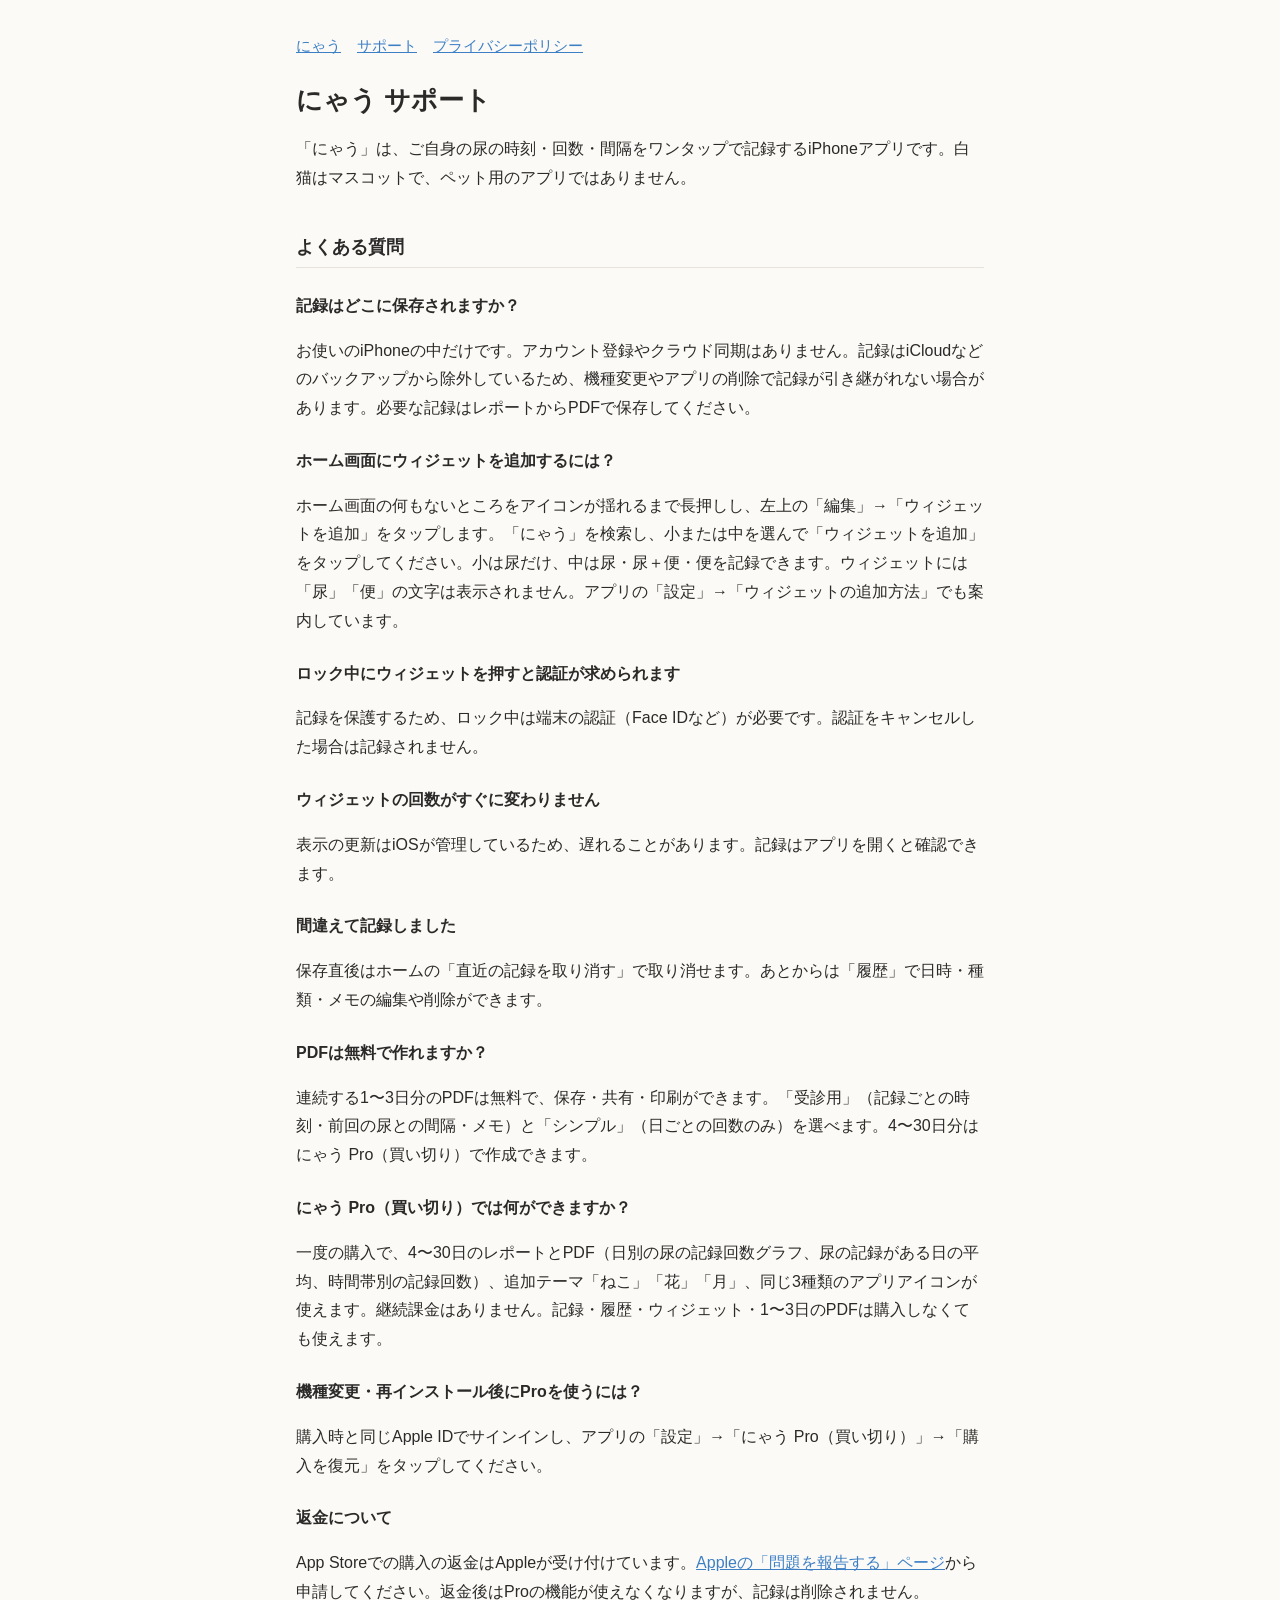
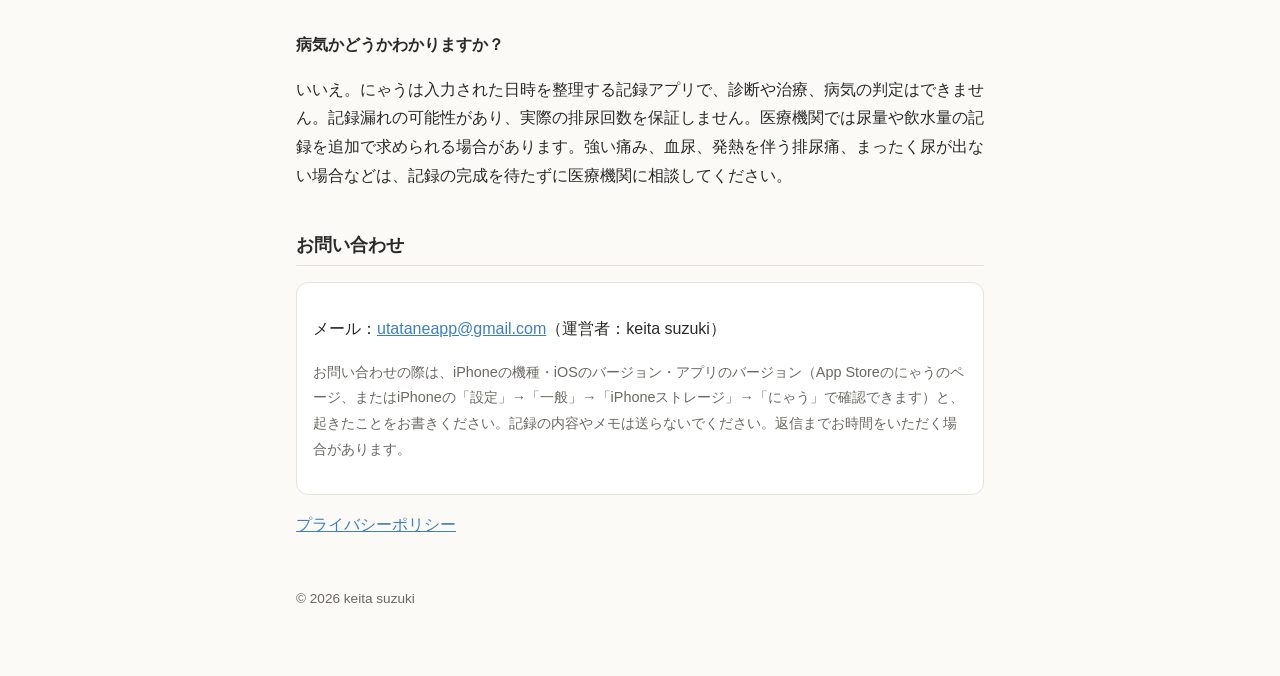
==== support.html @ 498bd7b4 "Publish privacy policy and support pages for にゃう Co-Authored-By: Claude Opus 5.5 <noreply@anthropic." ====
<!doctype html>
<html lang="ja">
<head>
<meta charset="utf-8">
<meta name="viewport" content="width=device-width, initial-scale=1">
<title>にゃう サポート</title>
<link rel="stylesheet" href="style.css">
</head>
<body>
<main>
<nav><a href="index.html">にゃう</a><a href="support.html">サポート</a><a href="privacy.html">プライバシーポリシー</a></nav>

<h1>にゃう サポート</h1>
<p>「にゃう」は、ご自身の尿の時刻・回数・間隔をワンタップで記録するiPhoneアプリです。白猫はマスコットで、ペット用のアプリではありません。</p>

<h2>よくある質問</h2>

<h3>記録はどこに保存されますか？</h3>
<p>お使いのiPhoneの中だけです。アカウント登録やクラウド同期はありません。記録はiCloudなどのバックアップから除外しているため、機種変更やアプリの削除で記録が引き継がれない場合があります。必要な記録はレポートからPDFで保存してください。</p>

<h3>ホーム画面にウィジェットを追加するには？</h3>
<p>ホーム画面の何もないところをアイコンが揺れるまで長押しし、左上の「編集」→「ウィジェットを追加」をタップします。「にゃう」を検索し、小または中を選んで「ウィジェットを追加」をタップしてください。小は尿だけ、中は尿・尿＋便・便を記録できます。ウィジェットには「尿」「便」の文字は表示されません。アプリの「設定」→「ウィジェットの追加方法」でも案内しています。</p>

<h3>ロック中にウィジェットを押すと認証が求められます</h3>
<p>記録を保護するため、ロック中は端末の認証（Face IDなど）が必要です。認証をキャンセルした場合は記録されません。</p>

<h3>ウィジェットの回数がすぐに変わりません</h3>
<p>表示の更新はiOSが管理しているため、遅れることがあります。記録はアプリを開くと確認できます。</p>

<h3>間違えて記録しました</h3>
<p>保存直後はホームの「直近の記録を取り消す」で取り消せます。あとからは「履歴」で日時・種類・メモの編集や削除ができます。</p>

<h3>PDFは無料で作れますか？</h3>
<p>連続する1〜3日分のPDFは無料で、保存・共有・印刷ができます。「受診用」（記録ごとの時刻・前回の尿との間隔・メモ）と「シンプル」（日ごとの回数のみ）を選べます。4〜30日分はにゃう Pro（買い切り）で作成できます。</p>

<h3>にゃう Pro（買い切り）では何ができますか？</h3>
<p>一度の購入で、4〜30日のレポートとPDF（日別の尿の記録回数グラフ、尿の記録がある日の平均、時間帯別の記録回数）、追加テーマ「ねこ」「花」「月」、同じ3種類のアプリアイコンが使えます。継続課金はありません。記録・履歴・ウィジェット・1〜3日のPDFは購入しなくても使えます。</p>

<h3>機種変更・再インストール後にProを使うには？</h3>
<p>購入時と同じApple IDでサインインし、アプリの「設定」→「にゃう Pro（買い切り）」→「購入を復元」をタップしてください。</p>

<h3>返金について</h3>
<p>App Storeでの購入の返金はAppleが受け付けています。<a href="https://reportaproblem.apple.com/">Appleの「問題を報告する」ページ</a>から申請してください。返金後はProの機能が使えなくなりますが、記録は削除されません。</p>

<h3>病気かどうかわかりますか？</h3>
<p>いいえ。にゃうは入力された日時を整理する記録アプリで、診断や治療、病気の判定はできません。記録漏れの可能性があり、実際の排尿回数を保証しません。医療機関では尿量や飲水量の記録を追加で求められる場合があります。強い痛み、血尿、発熱を伴う排尿痛、まったく尿が出ない場合などは、記録の完成を待たずに医療機関に相談してください。</p>

<h2>お問い合わせ</h2>
<div class="card">
<p>メール：<a href="mailto:utataneapp@gmail.com">utataneapp@gmail.com</a>（運営者：keita suzuki）</p>
<p class="meta">お問い合わせの際は、iPhoneの機種・iOSのバージョン・アプリのバージョン（App Storeのにゃうのページ、またはiPhoneの「設定」→「一般」→「iPhoneストレージ」→「にゃう」で確認できます）と、起きたことをお書きください。記録の内容やメモは送らないでください。返信までお時間をいただく場合があります。</p>
</div>

<p><a href="privacy.html">プライバシーポリシー</a></p>
<footer>© 2026 keita suzuki</footer>
</main>
</body>
</html>
---- style.css ----
:root {
  --bg: #fbfaf7;
  --fg: #2b2a28;
  --muted: #6b6862;
  --accent: #3d7fc4;
  --card: #ffffff;
  --line: #e6e2da;
  color-scheme: light dark;
}
@media (prefers-color-scheme: dark) {
  :root {
    --bg: #1c1c1e;
    --fg: #ecebe8;
    --muted: #a3a09a;
    --accent: #7db3ea;
    --card: #2a2a2c;
    --line: #3a3a3c;
  }
}
* { box-sizing: border-box; }
body {
  margin: 0;
  background: var(--bg);
  color: var(--fg);
  font-family: -apple-system, BlinkMacSystemFont, "Hiragino Sans", "Hiragino Kaku Gothic ProN", "Noto Sans JP", sans-serif;
  line-height: 1.8;
  font-size: 16px;
}
main { max-width: 720px; margin: 0 auto; padding: 32px 16px 64px; }
h1 { font-size: 1.6rem; line-height: 1.4; margin: 0 0 8px; }
h2 { font-size: 1.15rem; margin: 2em 0 0.5em; padding-bottom: 4px; border-bottom: 1px solid var(--line); }
h3 { font-size: 1rem; margin: 1.5em 0 0.25em; }
p, li { overflow-wrap: anywhere; }
.meta { color: var(--muted); font-size: 0.9rem; }
.card { background: var(--card); border: 1px solid var(--line); border-radius: 12px; padding: 16px; margin: 16px 0; }
a { color: var(--accent); }
nav { display: flex; gap: 16px; flex-wrap: wrap; margin-bottom: 24px; font-size: 0.95rem; }
footer { margin-top: 48px; color: var(--muted); font-size: 0.85rem; }
.todo { background: #fff3c4; color: #5c4400; padding: 0 4px; border-radius: 4px; }
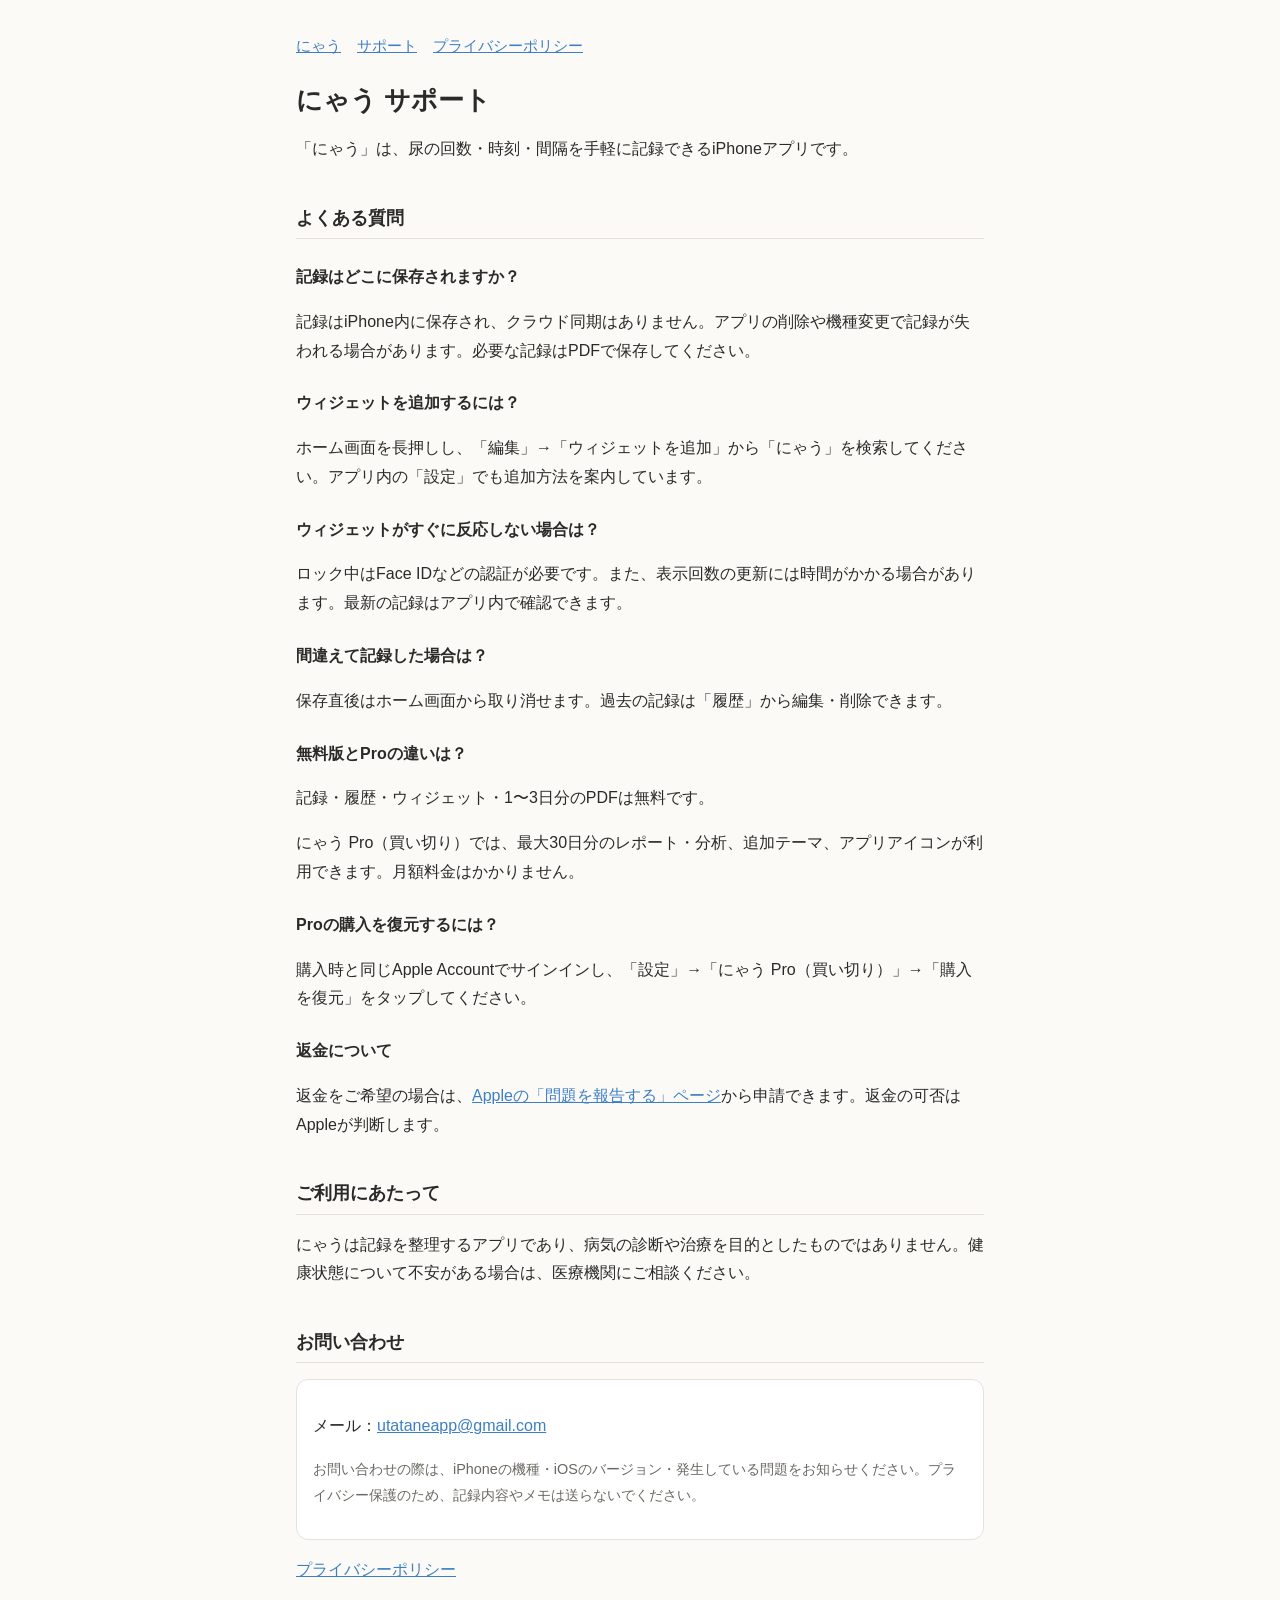
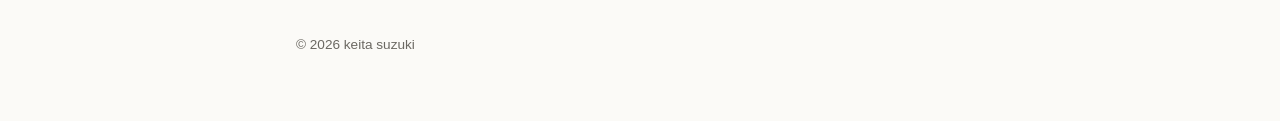
==== commit dbd5c79b: "Update support page text Co-Authored-By: Claude Opus 5.5 <noreply@anthropic.com>" ====
--- a/support.html
+++ b/support.html
@@ -11,44 +11,39 @@
 <nav><a href="index.html">にゃう</a><a href="support.html">サポート</a><a href="privacy.html">プライバシーポリシー</a></nav>
 
 <h1>にゃう サポート</h1>
-<p>「にゃう」は、ご自身の尿の時刻・回数・間隔をワンタップで記録するiPhoneアプリです。白猫はマスコットで、ペット用のアプリではありません。</p>
+<p>「にゃう」は、尿の回数・時刻・間隔を手軽に記録できるiPhoneアプリです。</p>
 
 <h2>よくある質問</h2>
 
 <h3>記録はどこに保存されますか？</h3>
-<p>お使いのiPhoneの中だけです。アカウント登録やクラウド同期はありません。記録はiCloudなどのバックアップから除外しているため、機種変更やアプリの削除で記録が引き継がれない場合があります。必要な記録はレポートからPDFで保存してください。</p>
+<p>記録はiPhone内に保存され、クラウド同期はありません。アプリの削除や機種変更で記録が失われる場合があります。必要な記録はPDFで保存してください。</p>
 
-<h3>ホーム画面にウィジェットを追加するには？</h3>
-<p>ホーム画面の何もないところをアイコンが揺れるまで長押しし、左上の「編集」→「ウィジェットを追加」をタップします。「にゃう」を検索し、小または中を選んで「ウィジェットを追加」をタップしてください。小は尿だけ、中は尿・尿＋便・便を記録できます。ウィジェットには「尿」「便」の文字は表示されません。アプリの「設定」→「ウィジェットの追加方法」でも案内しています。</p>
+<h3>ウィジェットを追加するには？</h3>
+<p>ホーム画面を長押しし、「編集」→「ウィジェットを追加」から「にゃう」を検索してください。アプリ内の「設定」でも追加方法を案内しています。</p>
 
-<h3>ロック中にウィジェットを押すと認証が求められます</h3>
-<p>記録を保護するため、ロック中は端末の認証（Face IDなど）が必要です。認証をキャンセルした場合は記録されません。</p>
+<h3>ウィジェットがすぐに反応しない場合は？</h3>
+<p>ロック中はFace IDなどの認証が必要です。また、表示回数の更新には時間がかかる場合があります。最新の記録はアプリ内で確認できます。</p>
 
-<h3>ウィジェットの回数がすぐに変わりません</h3>
-<p>表示の更新はiOSが管理しているため、遅れることがあります。記録はアプリを開くと確認できます。</p>
+<h3>間違えて記録した場合は？</h3>
+<p>保存直後はホーム画面から取り消せます。過去の記録は「履歴」から編集・削除できます。</p>
 
-<h3>間違えて記録しました</h3>
-<p>保存直後はホームの「直近の記録を取り消す」で取り消せます。あとからは「履歴」で日時・種類・メモの編集や削除ができます。</p>
+<h3>無料版とProの違いは？</h3>
+<p>記録・履歴・ウィジェット・1〜3日分のPDFは無料です。</p>
+<p>にゃう Pro（買い切り）では、最大30日分のレポート・分析、追加テーマ、アプリアイコンが利用できます。月額料金はかかりません。</p>
 
-<h3>PDFは無料で作れますか？</h3>
-<p>連続する1〜3日分のPDFは無料で、保存・共有・印刷ができます。「受診用」（記録ごとの時刻・前回の尿との間隔・メモ）と「シンプル」（日ごとの回数のみ）を選べます。4〜30日分はにゃう Pro（買い切り）で作成できます。</p>
-
-<h3>にゃう Pro（買い切り）では何ができますか？</h3>
-<p>一度の購入で、4〜30日のレポートとPDF（日別の尿の記録回数グラフ、尿の記録がある日の平均、時間帯別の記録回数）、追加テーマ「ねこ」「花」「月」、同じ3種類のアプリアイコンが使えます。継続課金はありません。記録・履歴・ウィジェット・1〜3日のPDFは購入しなくても使えます。</p>
-
-<h3>機種変更・再インストール後にProを使うには？</h3>
-<p>購入時と同じApple IDでサインインし、アプリの「設定」→「にゃう Pro（買い切り）」→「購入を復元」をタップしてください。</p>
+<h3>Proの購入を復元するには？</h3>
+<p>購入時と同じApple Accountでサインインし、「設定」→「にゃう Pro（買い切り）」→「購入を復元」をタップしてください。</p>
 
 <h3>返金について</h3>
-<p>App Storeでの購入の返金はAppleが受け付けています。<a href="https://reportaproblem.apple.com/">Appleの「問題を報告する」ページ</a>から申請してください。返金後はProの機能が使えなくなりますが、記録は削除されません。</p>
+<p>返金をご希望の場合は、<a href="https://reportaproblem.apple.com/">Appleの「問題を報告する」ページ</a>から申請できます。返金の可否はAppleが判断します。</p>
 
-<h3>病気かどうかわかりますか？</h3>
-<p>いいえ。にゃうは入力された日時を整理する記録アプリで、診断や治療、病気の判定はできません。記録漏れの可能性があり、実際の排尿回数を保証しません。医療機関では尿量や飲水量の記録を追加で求められる場合があります。強い痛み、血尿、発熱を伴う排尿痛、まったく尿が出ない場合などは、記録の完成を待たずに医療機関に相談してください。</p>
+<h2>ご利用にあたって</h2>
+<p>にゃうは記録を整理するアプリであり、病気の診断や治療を目的としたものではありません。健康状態について不安がある場合は、医療機関にご相談ください。</p>
 
 <h2>お問い合わせ</h2>
 <div class="card">
-<p>メール：<a href="mailto:utataneapp@gmail.com">utataneapp@gmail.com</a>（運営者：keita suzuki）</p>
-<p class="meta">お問い合わせの際は、iPhoneの機種・iOSのバージョン・アプリのバージョン（App Storeのにゃうのページ、またはiPhoneの「設定」→「一般」→「iPhoneストレージ」→「にゃう」で確認できます）と、起きたことをお書きください。記録の内容やメモは送らないでください。返信までお時間をいただく場合があります。</p>
+<p>メール：<a href="mailto:utataneapp@gmail.com">utataneapp@gmail.com</a></p>
+<p class="meta">お問い合わせの際は、iPhoneの機種・iOSのバージョン・発生している問題をお知らせください。プライバシー保護のため、記録内容やメモは送らないでください。</p>
 </div>
 
 <p><a href="privacy.html">プライバシーポリシー</a></p>
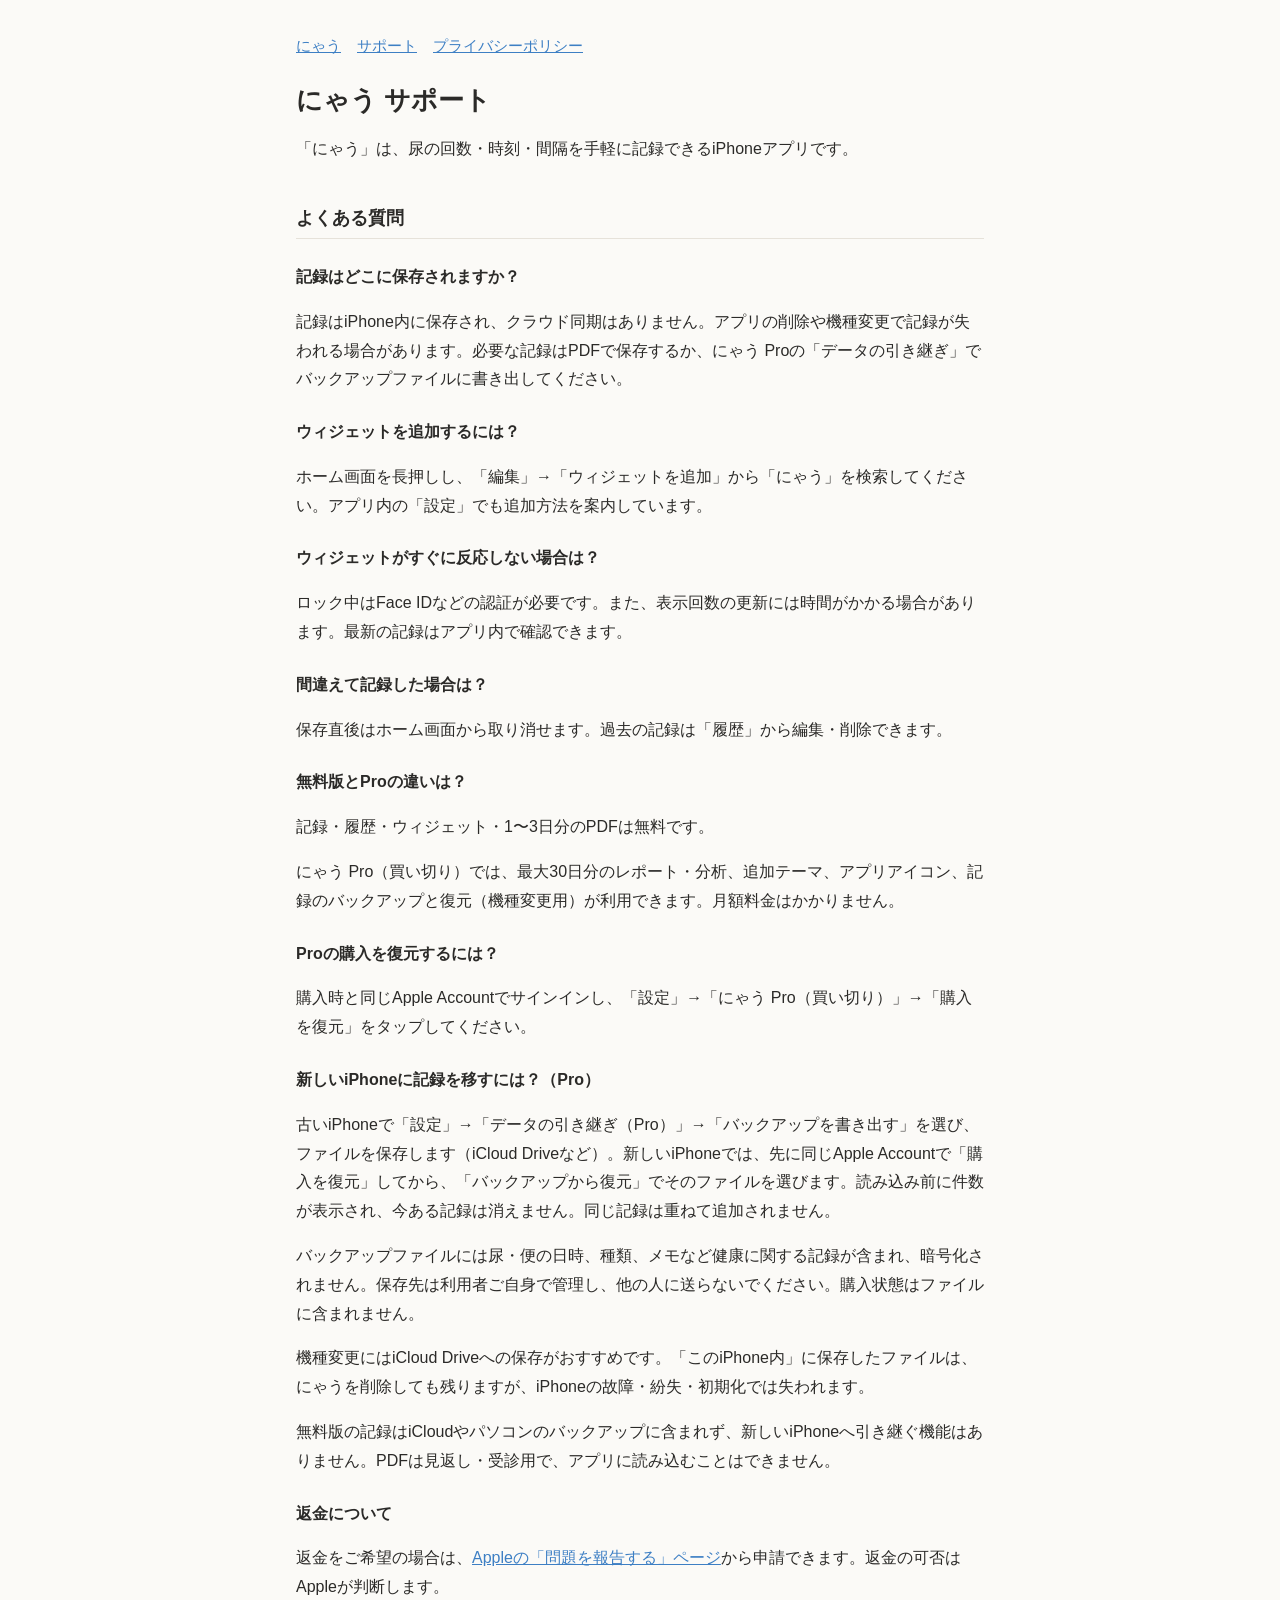
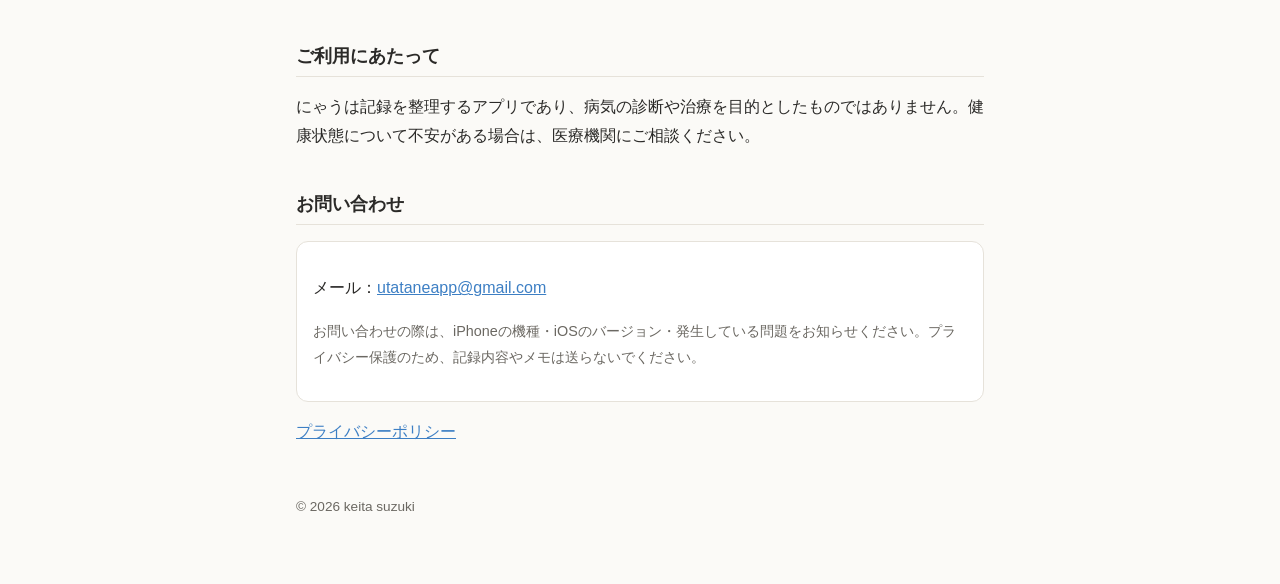
==== commit 307c8416: "Describe Pro data transfer (backup and restore) in support and privacy pages Co-Authored-By: Claude " ====
--- a/support.html
+++ b/support.html
@@ -16,7 +16,7 @@
 <h2>よくある質問</h2>
 
 <h3>記録はどこに保存されますか？</h3>
-<p>記録はiPhone内に保存され、クラウド同期はありません。アプリの削除や機種変更で記録が失われる場合があります。必要な記録はPDFで保存してください。</p>
+<p>記録はiPhone内に保存され、クラウド同期はありません。アプリの削除や機種変更で記録が失われる場合があります。必要な記録はPDFで保存するか、にゃう Proの「データの引き継ぎ」でバックアップファイルに書き出してください。</p>
 
 <h3>ウィジェットを追加するには？</h3>
 <p>ホーム画面を長押しし、「編集」→「ウィジェットを追加」から「にゃう」を検索してください。アプリ内の「設定」でも追加方法を案内しています。</p>
@@ -29,10 +29,16 @@
 
 <h3>無料版とProの違いは？</h3>
 <p>記録・履歴・ウィジェット・1〜3日分のPDFは無料です。</p>
-<p>にゃう Pro（買い切り）では、最大30日分のレポート・分析、追加テーマ、アプリアイコンが利用できます。月額料金はかかりません。</p>
+<p>にゃう Pro（買い切り）では、最大30日分のレポート・分析、追加テーマ、アプリアイコン、記録のバックアップと復元（機種変更用）が利用できます。月額料金はかかりません。</p>
 
 <h3>Proの購入を復元するには？</h3>
 <p>購入時と同じApple Accountでサインインし、「設定」→「にゃう Pro（買い切り）」→「購入を復元」をタップしてください。</p>
+
+<h3>新しいiPhoneに記録を移すには？（Pro）</h3>
+<p>古いiPhoneで「設定」→「データの引き継ぎ（Pro）」→「バックアップを書き出す」を選び、ファイルを保存します（iCloud Driveなど）。新しいiPhoneでは、先に同じApple Accountで「購入を復元」してから、「バックアップから復元」でそのファイルを選びます。読み込み前に件数が表示され、今ある記録は消えません。同じ記録は重ねて追加されません。</p>
+<p>バックアップファイルには尿・便の日時、種類、メモなど健康に関する記録が含まれ、暗号化されません。保存先は利用者ご自身で管理し、他の人に送らないでください。購入状態はファイルに含まれません。</p>
+<p>機種変更にはiCloud Driveへの保存がおすすめです。「このiPhone内」に保存したファイルは、にゃうを削除しても残りますが、iPhoneの故障・紛失・初期化では失われます。</p>
+<p>無料版の記録はiCloudやパソコンのバックアップに含まれず、新しいiPhoneへ引き継ぐ機能はありません。PDFは見返し・受診用で、アプリに読み込むことはできません。</p>
 
 <h3>返金について</h3>
 <p>返金をご希望の場合は、<a href="https://reportaproblem.apple.com/">Appleの「問題を報告する」ページ</a>から申請できます。返金の可否はAppleが判断します。</p>
